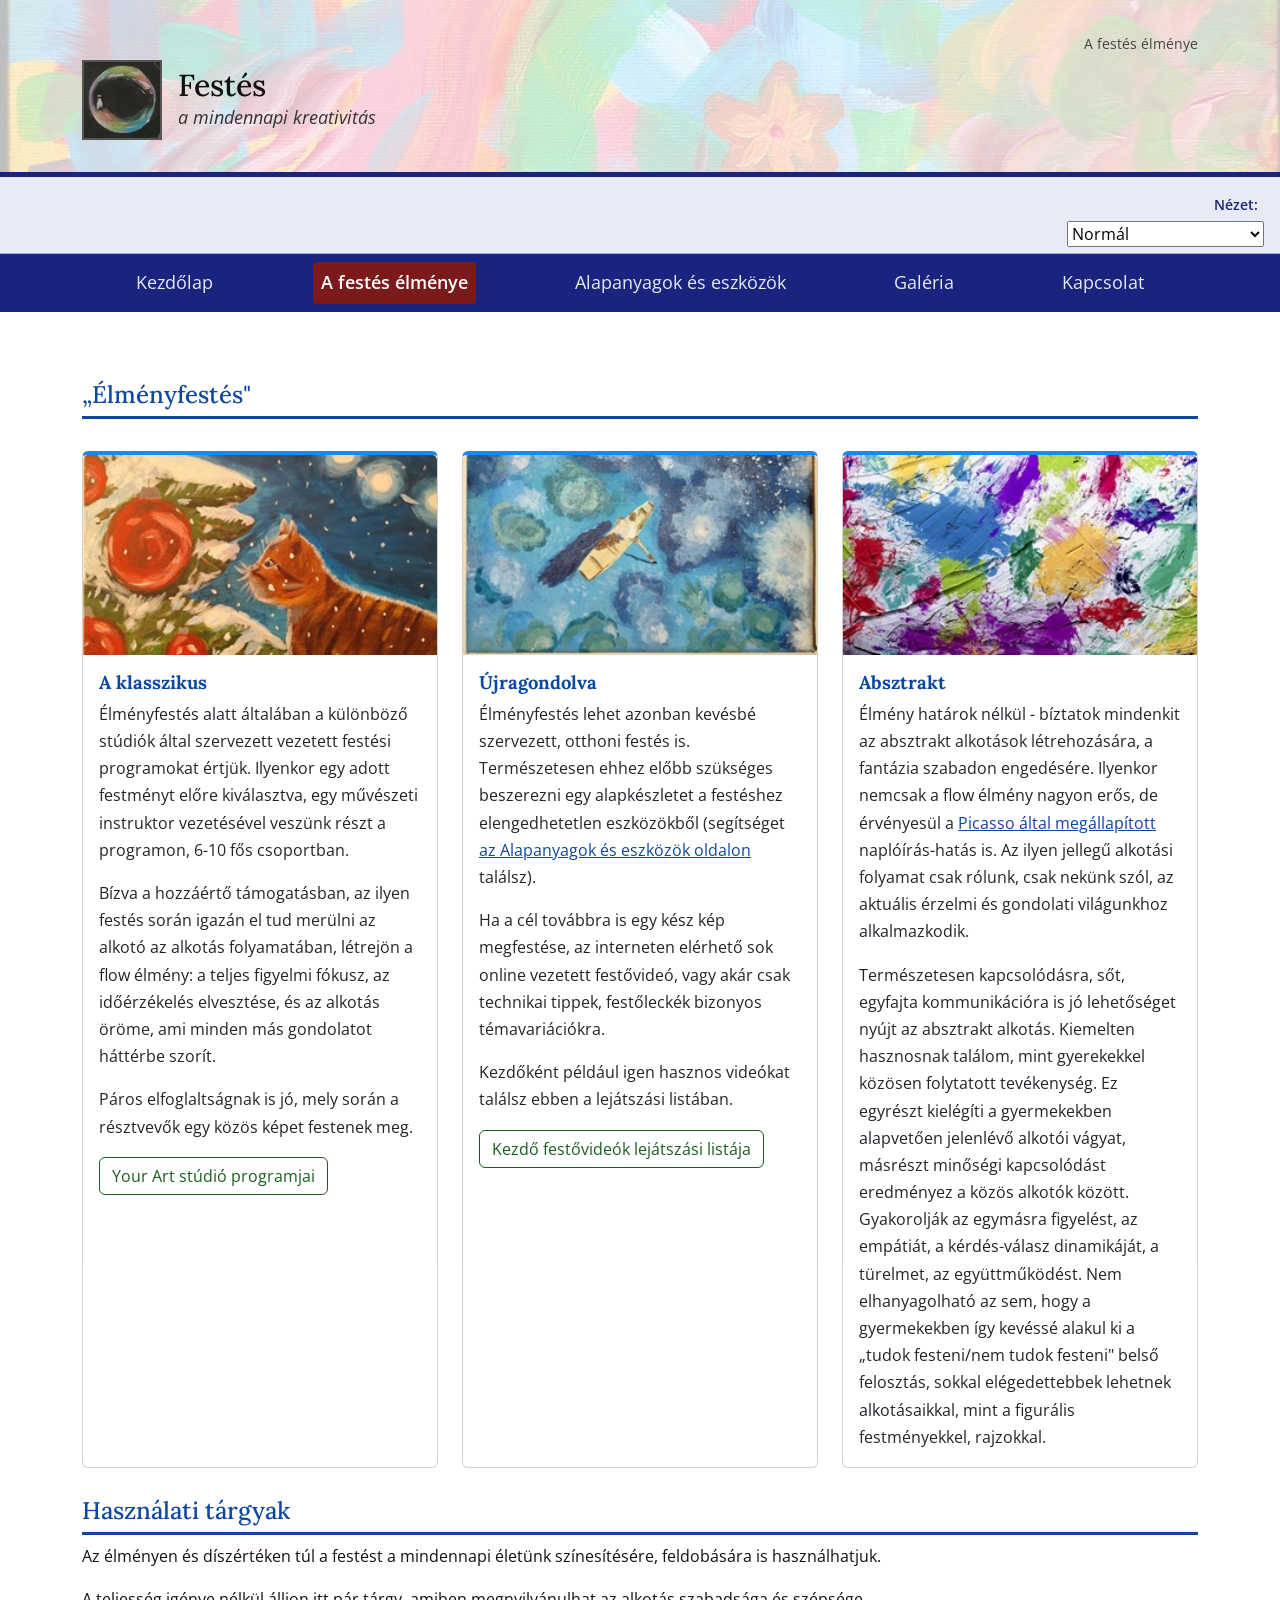
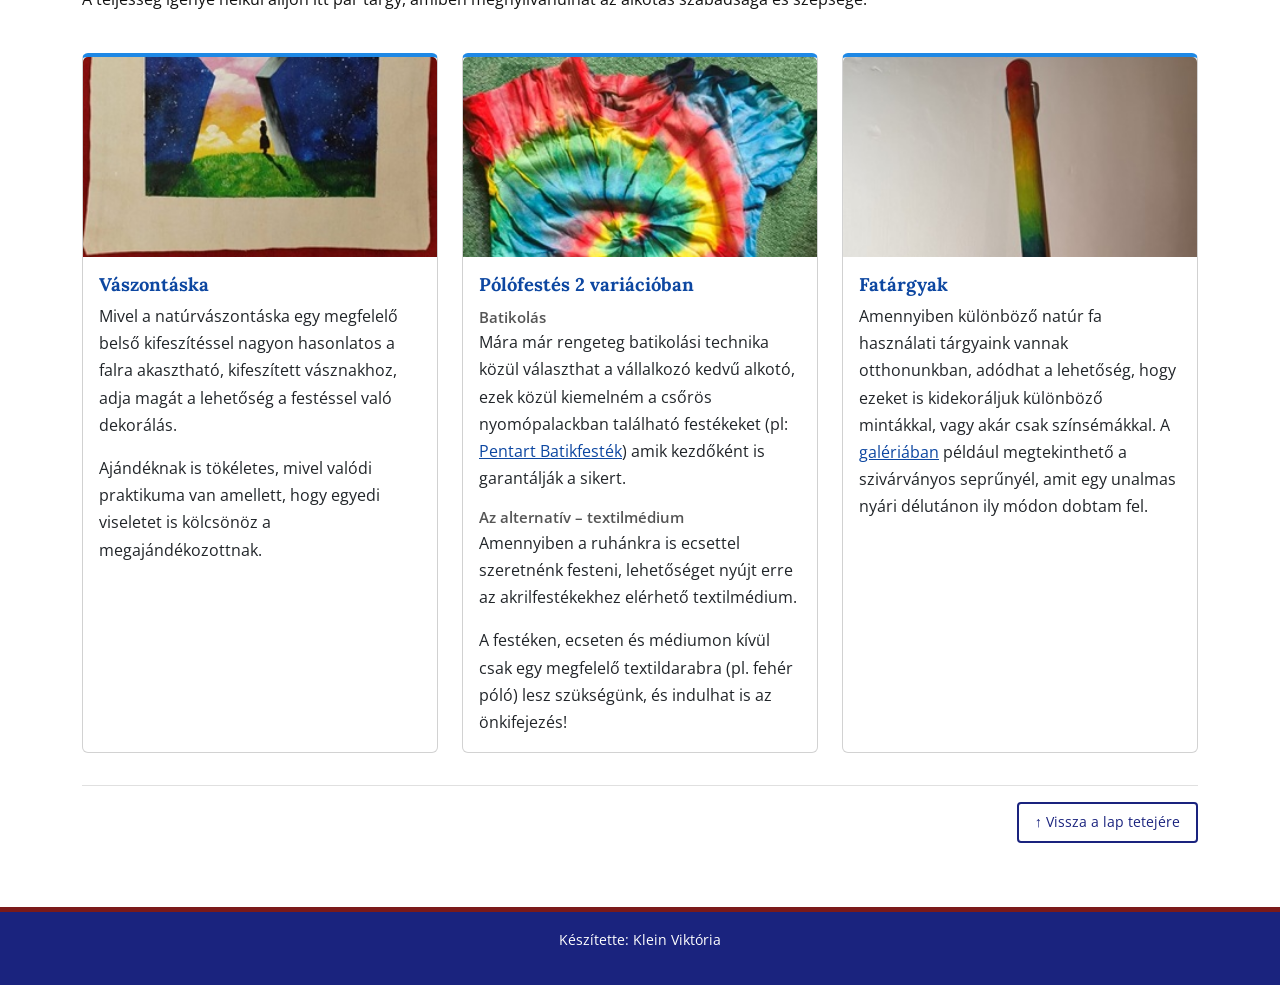
==== folyamat.html @ 18baf277 "Add files via upload" ====
<!DOCTYPE html>
<html lang="hu">
<head>
    <meta charset="utf-8">
    <meta name="viewport" content="width=device-width, initial-scale=1">
    <title>A festés élménye – Festés, a mindennapi kreativitás</title>
    <link rel="stylesheet" href="https://cdn.jsdelivr.net/npm/bootstrap@5.3.3/dist/css/bootstrap.min.css">
    <link rel="stylesheet" href="css/alap.css">
</head>
<body id="lap-teteje">

<a class="skip-link" href="#tartalom">Ugrás a tartalomra</a>

<header>
    <div class="container-lg">
        <p class="oldalnev">A festés élménye</p>
        <div class="d-flex align-items-center">
            <a href="index.html">
                <img src="kepek/logo.jpg"
                     alt="Szappanbuborék belsejéből készült fotó: a buborék felszínén tükröződve egy ablak és sötét szoba látható, szivárvány színű fénnyel"
                     class="logo">
            </a>
            <div>
                <h1>Festés</h1>
                <p class="fejlec-alcim">a mindennapi kreativitás</p>
            </div>
        </div>
    </div>
</header>

<div id="styleswitch">
    <label for="styleSwitcher">Nézet:</label>
    <select id="styleSwitcher">
        <option value="normal">Normál</option>
        <option value="kontrasztos">Kontrasztos, nagy betű</option>
    </select>
</div>

<nav class="navbar navbar-expand-md" aria-label="Főmenü">
    <div class="container-lg">
        <button class="navbar-toggler" type="button"
                data-bs-toggle="collapse"
                data-bs-target="#fonavigacio"
                aria-controls="fonavigacio"
                aria-expanded="false"
                aria-label="Navigáció megnyitása">
            <span class="navbar-toggler-icon"></span>
        </button>
        <div class="collapse navbar-collapse" id="fonavigacio">
            <ul class="navbar-nav w-100 justify-content-around">
                <li class="nav-item">
                    <a class="nav-link" href="index.html">Kezdőlap</a>
                </li>
                <li class="nav-item">
                    <a class="nav-link active" aria-current="page" href="folyamat.html">A festés élménye</a>
                </li>
                <li class="nav-item">
                    <a class="nav-link" href="technika.html">Alapanyagok és eszközök</a>
                </li>
                <li class="nav-item">
                    <a class="nav-link" href="galeria.html">Galéria</a>
                </li>
                <li class="nav-item">
                    <a class="nav-link" href="kapcsolat.html">Kapcsolat</a>
                </li>
            </ul>
        </div>
    </div>
</nav>

<main id="tartalom" class="container-lg">

    <section>
        <h2>„Élményfestés"</h2>

        <div class="row row-cols-1 row-cols-md-3 g-4 mt-1">

            <div class="col">
                <article class="card h-100">
                    <a href="kepek/elmeny-nagy.jpg" title="Nagyobb méret megtekintése: Karácsonyi cica festmény">
                        <img src="kepek/elmeny-thumb.jpg" class="card-img-top"
                             alt="Akrilfestmény karácsonyi jelenettel: bal oldalon havas fenyőfa piros gömb díszekkel, jobb oldalon narancscsíkos macska nyújtja mancsát a fa felé, a háttér sötétkék csillagos égbolt.">
                    </a>
                    <div class="card-body">
                        <h3 class="card-title">A klasszikus</h3>
                        <p class="card-text">Élményfestés alatt általában a különböző stúdiók által szervezett vezetett festési programokat értjük. Ilyenkor egy adott festményt előre kiválasztva, egy művészeti instruktor vezetésével veszünk részt a programon, 6-10 fős csoportban.</p>
                        <p class="card-text">Bízva a hozzáértő támogatásban, az ilyen festés során igazán el tud merülni az alkotó az alkotás folyamatában, létrejön a flow élmény: a teljes figyelmi fókusz, az időérzékelés elvesztése, és az alkotás öröme, ami minden más gondolatot háttérbe szorít.</p>
                        <p class="card-text">Páros elfoglaltságnak is jó, mely során a résztvevők egy közös képet festenek meg.</p>
                        <a href="https://yourart.hu/elmenyfestes/" target="_blank" rel="noopener" class="btn btn-primary">Your Art stúdió programjai</a>
                    </div>
                </article>
            </div>

            <div class="col">
                <article class="card h-100">
                    <a href="kepek/tengeren-nagy.jpg" title="Nagyobb méret megtekintése: Tengeren – otthoni festés">
                        <img src="kepek/tengeren-thumb.jpg" class="card-img-top kep-alja"
                             alt="Felülnézeti festmény: kék tónusú tenger fehér, zöld és türkiz vízfoltokkal; a bal-közép részen kis csónak lebeg egy alakkal, mellette sötétkék festékfolt húzódik.">
                    </a>
                    <div class="card-body">
                        <h3 class="card-title">Újragondolva</h3>
                        <p class="card-text">Élményfestés lehet azonban kevésbé szervezett, otthoni festés is. Természetesen ehhez előbb szükséges beszerezni egy alapkészletet a festéshez elengedhetetlen eszközökből (segítséget <a href="technika.html">az Alapanyagok és eszközök oldalon</a> találsz).</p>
                        <p class="card-text">Ha a cél továbbra is egy kész kép megfestése, az interneten elérhető sok online vezetett festővideó, vagy akár csak technikai tippek, festőleckék bizonyos témavariációkra.</p>
                        <p class="card-text">Kezdőként például igen hasznos videókat találsz ebben a lejátszási listában.</p>
                        <a href="https://www.youtube.com/playlist?list=PLVn8n0Cmn9FYO1HR1WVeCfFpYWX04I3Pu" target="_blank" rel="noopener" class="btn btn-primary">Kezdő festővideók lejátszási listája</a>
                    </div>
                </article>
            </div>

            <div class="col">
                <article class="card h-100">
                    <a href="kepek/absztrakt-nagy.jpg" title="Nagyobb méret megtekintése: Absztrakt akrilfestmény">
                        <img src="kepek/absztrakt-thumb.jpg" class="card-img-top"
                             alt="Teljes felületet lefedő élénk absztrakt festmény: kék, zöld, sárga, piros, fehér és lila szabad ecsetvonások rétegződnek egymásra.">
                    </a>
                    <div class="card-body">
                        <h3 class="card-title">Absztrakt</h3>
                        <p class="card-text">Élmény határok nélkül - bíztatok mindenkit az absztrakt alkotások létrehozására, a fantázia szabadon engedésére. Ilyenkor nemcsak a flow élmény nagyon erős, de érvényesül a <a href="index.html">Picasso által megállapított</a> naplóírás-hatás is. Az ilyen jellegű alkotási folyamat csak rólunk, csak nekünk szól, az aktuális érzelmi és gondolati világunkhoz alkalmazkodik.</p>
                        <p class="card-text">Természetesen kapcsolódásra, sőt, egyfajta kommunikációra is jó lehetőséget nyújt az absztrakt alkotás. Kiemelten hasznosnak találom, mint gyerekekkel közösen folytatott tevékenység. Ez egyrészt kielégíti a gyermekekben alapvetően jelenlévő alkotói vágyat, másrészt minőségi kapcsolódást eredményez a közös alkotók között. Gyakorolják az egymásra figyelést, az empátiát, a kérdés-válasz dinamikáját, a türelmet, az együttműködést. Nem elhanyagolható az sem, hogy a gyermekekben így kevéssé alakul ki a „tudok festeni/nem tudok festeni" belső felosztás, sokkal elégedettebbek lehetnek alkotásaikkal, mint a figurális festményekkel, rajzokkal.</p>
                    </div>
                </article>
            </div>

        </div>
    </section>

    <section class="mt-4">
        <h2>Használati tárgyak</h2>
        <p>Az élményen és díszértéken túl a festést a mindennapi életünk színesítésére, feldobására is használhatjuk.</p>
        <p>A teljesség igénye nélkül álljon itt pár tárgy, amiben megnyilvánulhat az alkotás szabadsága és szépsége.</p>

        <div class="row row-cols-1 row-cols-md-3 g-4 mt-1">

            <div class="col">
                <article class="card h-100">
                    <a href="kepek/taska-nagy.jpg" title="Nagyobb méret megtekintése: Két világ között – vászontáska">
                        <img src="kepek/taska-thumb.jpg" class="card-img-top kep-alja"
                             alt="Natúrszínű vászontáska festett képpel: sötétkék csillagos égbolton kulcslyuk alakú nyílás, amelyen át naplementes rét látszik egy nő sziluettjével.">
                    </a>
                    <div class="card-body">
                        <h3 class="card-title">Vászontáska</h3>
                        <p class="card-text">Mivel a natúrvászontáska egy megfelelő belső kifeszítéssel nagyon hasonlatos a falra akasztható, kifeszített vásznakhoz, adja magát a lehetőség a festéssel való dekorálás.</p>
                        <p class="card-text">Ajándéknak is tökéletes, mivel valódi praktikuma van amellett, hogy egyedi viseletet is kölcsönöz a megajándékozottnak.</p>
                    </div>
                </article>
            </div>

            <div class="col">
                <article class="card h-100">
                    <a href="kepek/polo-nagy.jpg" title="Nagyobb méret megtekintése: Színes batikolós póló">
                        <img src="kepek/polo-thumb.jpg" class="card-img-top kep-teteje"
                             alt="Fehér rövid ujjú póló spirálmintás batikolással: a minta közepén sárga mag körül zöld, türkiz, kék, piros és narancssárga gyűrűk váltakoznak sötétkék körvonalakkal.">
                    </a>
                    <div class="card-body">
                        <h3 class="card-title">Pólófestés 2 variációban</h3>
                        <h4>Batikolás</h4>
                        <p class="card-text">Mára már rengeteg batikolási technika közül választhat a vállalkozó kedvű alkotó, ezek közül kiemelném a csőrös nyomópalackban található festékeket (pl: <a href="https://www.artmie.hu/Pentart-Textile-Batik-festek-80ml-Kulonbozo-arnyalatok-d5040961.htm" target="_blank" rel="noopener">Pentart Batikfesték</a>) amik kezdőként is garantálják a sikert.</p>
                        <h4>Az alternatív – textilmédium</h4>
                        <p class="card-text">Amennyiben a ruhánkra is ecsettel szeretnénk festeni, lehetőséget nyújt erre az akrilfestékekhez elérhető textilmédium.</p>
                        <p class="card-text">A festéken, ecseten és médiumon kívül csak egy megfelelő textildarabra (pl. fehér póló) lesz szükségünk, és indulhat is az önkifejezés!</p>
                    </div>
                </article>
            </div>

            <div class="col">
                <article class="card h-100">
                    <a href="kepek/seprü-nagy.jpg" title="Nagyobb méret megtekintése: Szivárványos faseprűnyél">
                        <img src="kepek/seprü-thumb.jpg" class="card-img-top kep-teteje"
                             alt="Fa seprűnyél szivárványszínekre festve: alulról felfelé piros, narancs, sárga, zöld, kék, lila következik, az ecset húzásainak nyomával.">
                    </a>
                    <div class="card-body">
                        <h3 class="card-title">Fatárgyak</h3>
                        <p class="card-text">Amennyiben különböző natúr fa használati tárgyaink vannak otthonunkban, adódhat a lehetőség, hogy ezeket is kidekoráljuk különböző mintákkal, vagy akár csak színsémákkal. A <a href="galeria.html">galériában</a> például megtekinthető a szivárványos seprűnyél, amit egy unalmas nyári délutánon ily módon dobtam fel.</p>
                    </div>
                </article>
            </div>

        </div>
    </section>

    <div class="vissza-teteje-doboz">
        <a href="#lap-teteje" class="vissza-tetejere">↑ Vissza a lap tetejére</a>
    </div>

</main>

<footer>
    <div class="container-lg">
        <address>
            <p>Készítette: Klein Viktória</p>
        </address>
    </div>
</footer>

<script src="https://cdn.jsdelivr.net/npm/bootstrap@5.3.3/dist/js/bootstrap.bundle.min.js"></script>
<script>
    var styleSwitcher = document.getElementById('styleSwitcher');
    styleSwitcher.addEventListener('change', function () {
        document.body.className = this.value === 'kontrasztos' ? 'kontrasztos' : '';
    });
</script>

</body>
</html>
---- css/alap.css ----
@import url("nyomtatas.css") print;
@import url('https://fonts.googleapis.com/css2?family=Lora:ital,wght@0,400;0,700;1,400&family=Open+Sans:wght@400;600&display=swap');

/* =============================================
   Alap beállítások
   ============================================= */
body {
    font-family: 'Open Sans', Arial, sans-serif;
    font-size: 1rem;
    line-height: 1.7;
    color: #111;
    background-color: #fff;
}

/* =============================================
   Tipográfia
   ============================================= */
h1, h2, h3, h4 {
    font-family: 'Lora', Georgia, serif;
}

h1 {
    font-size: 2rem;
    color: #111;
}

h2 {
    font-size: 1.5rem;
    color: #0d47a1;
    border-bottom: 3px solid #0d47a1;
    padding-bottom: 0.25em;
    margin-top: 1.2em;
}

h3 {
    font-size: 1.15rem;
    color: #7b1a1a;
}

/* =============================================
   Linkek
   ============================================= */
a {
    color: #0d47a1;
    text-decoration: underline;
}

a:visited {
    color: #4a148c;
    text-decoration: underline;
}

a:hover,
a:focus {
    color: #7b1a1a;
    text-decoration: underline;
}

/* =============================================
   Fejléc – háttérkép + overlay
   ============================================= */
header {
    background-image: linear-gradient(rgba(255,255,255,0.72), rgba(255,255,255,0.72)),
                      url('../kepek/tavaszi-nagy.jpg');
    background-size: cover;
    background-position: center;
    border-bottom: 5px solid #1a237e;
    padding: 2rem 0;
}

header h1 {
    color: #111;
    font-size: 1.9rem;
    margin: 0;
}

.fejlec-alcim {
    color: #333;
    font-size: 1.1rem;
    margin: 0;
    font-style: italic;
}

header img.logo {
    width: 80px;
    height: 80px;
    object-fit: cover;
    border: 2px solid #555;
    margin-right: 1rem;
    flex-shrink: 0;
}

.oldalnev {
    font-size: 0.85rem;
    color: #444;
    text-align: right;
    margin-bottom: 0.3rem;
}

/* =============================================
   Navigáció – széthúzott, nagyobb betű
   ============================================= */
.navbar {
    background-color: #1a237e !important;
}

.navbar-brand {
    color: #fff !important;
    font-family: 'Lora', serif;
    font-size: 1rem;
    text-decoration: none;
}

.navbar-nav {
    width: 100%;
    justify-content: space-around;
}

.navbar-nav .nav-link {
    color: #e8eaf6 !important;
    text-decoration: none;
    padding: 0.4rem 0.9rem;
    font-size: 1.1rem;
}

.navbar-nav .nav-link:hover,
.navbar-nav .nav-link:focus {
    color: #fff !important;
    background-color: #283593;
    border-radius: 4px;
}

.navbar-nav .nav-link.active {
    color: #fff !important;
    background-color: #7b1a1a;
    border-radius: 4px;
    font-weight: 600;
}

.navbar-toggler {
    border-color: #9fa8da !important;
}

.navbar-toggler-icon {
    background-image: url("data:image/svg+xml,%3csvg xmlns='http://www.w3.org/2000/svg' viewBox='0 0 30 30'%3e%3cpath stroke='rgba(255,255,255,0.9)' stroke-linecap='round' stroke-miterlimit='10' stroke-width='2' d='M4 7h22M4 15h22M4 23h22'/%3e%3c/svg%3e") !important;
}

/* =============================================
   Ugrás a tartalomra (akadálymentesség)
   ============================================= */
.skip-link {
    position: absolute;
    top: -9999px;
    left: 0;
    background: #1a237e;
    color: white;
    padding: 0.5em 1em;
    z-index: 9999;
    text-decoration: none;
}

.skip-link:focus {
    top: 0;
}

/* =============================================
   Fő tartalom
   ============================================= */
main {
    background-color: #fff;
    padding: 1.5rem;
    margin-top: 0.5rem;
    margin-bottom: 1rem;
}

/* =============================================
   Idézet (blockquote)
   ============================================= */
blockquote {
    border-left: 5px solid #1e88e5;
    background-color: #e3f2fd;
    padding: 0.8rem 1.2rem;
    margin: 1rem 0;
}

blockquote p {
    font-style: normal;
    color: #0d47a1;
    margin: 0;
}

blockquote footer {
    background-color: transparent;
    color: #555;
    font-size: 0.9rem;
    padding: 0;
    margin-top: 0.3rem;
    text-align: left;
    border: none;
}

/* =============================================
   Carousel
   ============================================= */
.carousel-item img {
    object-fit: cover;
    object-position: center;
    height: 560px;
    width: 100%;
}

@media screen and (max-width: 767px) {
    .carousel-item img {
        height: 280px;
    }
}

/* Képenkénti pozíciók */
.kep-teteje {
    object-position: center top;
}

.kep-alja {
    object-position: center bottom;
}

/* =============================================
   Videó
   ============================================= */
video {
    max-width: 100%;
    width: 100%;
    height: auto;
    display: block;
}

/* =============================================
   Figyelem doboz
   ============================================= */
.figyelem {
    background-color: #fff9c4;
    border-left: 5px solid #f9a825;
    padding: 0.8rem 1rem;
    margin: 1rem 0;
}

/* =============================================
   Képek és figure
   ============================================= */
figure {
    margin: 1rem 0;
}

figcaption {
    font-size: 0.85rem;
    color: #555;
    font-style: italic;
    text-align: center;
    margin-top: 0.3rem;
}

img {
    max-width: 100%;
    height: auto;
}

/* =============================================
   Aside (kiegészítő doboz)
   ============================================= */
aside.info-box {
    background-color: #e8f5e9;
    border-left: 5px solid #43a047;
    padding: 1rem 1.2rem;
    margin: 1rem 0;
    border-radius: 4px;
}

aside.info-box h2,
aside.info-box h3 {
    color: #2e7d32;
    border-color: #43a047;
}

/* =============================================
   Bootstrap kártyák – folyamat.html
   ============================================= */
.card {
    border-top: 4px solid #1e88e5;
    height: 100%;
}

.card-img-top {
    height: 200px;
    object-fit: cover;
}

.card-title {
    color: #0d47a1;
    font-family: 'Lora', serif;
    font-weight: 700;
}

/* Gombok – zöld körvonal, Bootstrap 5 CSS változókkal */
.btn-primary {
    --bs-btn-color: #1b5e20;
    --bs-btn-bg: #fff;
    --bs-btn-border-color: #1b5e20;
    --bs-btn-hover-color: #fff;
    --bs-btn-hover-bg: #1b5e20;
    --bs-btn-hover-border-color: #1b5e20;
    --bs-btn-active-color: #fff;
    --bs-btn-active-bg: #145214;
    --bs-btn-active-border-color: #145214;
}

/* =============================================
   Vissza a lap tetejére gomb
   ============================================= */
.vissza-teteje-doboz {
    text-align: right;
    margin-top: 2rem;
    padding-top: 1rem;
    border-top: 1px solid #e0e0e0;
}

.vissza-tetejere {
    display: inline-block;
    padding: 0.4rem 1rem;
    background-color: #fff;
    border: 2px solid #1a237e;
    border-radius: 4px;
    color: #1a237e;
    text-decoration: none;
    font-size: 0.9rem;
}

.vissza-tetejere:hover,
.vissza-tetejere:focus {
    background-color: #e8eaf6;
    color: #1a237e;
    text-decoration: none;
}

.vissza-tetejere:visited {
    color: #1a237e;
}

/* =============================================
   Galéria – CSS Grid
   ============================================= */
.galeria-grid {
    display: grid;
    grid-template-columns: repeat(3, 1fr);
    gap: 1.5rem;
    margin-top: 1rem;
}

@media screen and (max-width: 767px) {
    .galeria-grid {
        grid-template-columns: 1fr;
    }
}

@media screen and (min-width: 768px) and (max-width: 991px) {
    .galeria-grid {
        grid-template-columns: repeat(2, 1fr);
    }
}

.galeria-grid figure {
    margin: 0;
    border: 1px solid #e0e0e0;
    border-radius: 4px;
    overflow: hidden;
    background-color: #fafafa;
}

.galeria-grid figure img {
    width: 100%;
    height: 200px;
    object-fit: cover;
    display: block;
}

.galeria-grid figcaption {
    padding: 0.5rem;
    font-size: 0.82rem;
}

/* =============================================
   Technika oldal – Festék/Ecset elválasztó
   ============================================= */
.elvalaszto-sor {
    border-right: 2px solid #1e88e5;
}

@media screen and (max-width: 767px) {
    .elvalaszto-sor {
        border-right: none;
        border-bottom: 2px solid #1e88e5;
        margin-bottom: 1rem;
        padding-bottom: 1rem;
    }
}

/* =============================================
   Táblázat – Bootstrap 5 CSS változókkal
   ============================================= */
table.table thead tr {
    --bs-table-bg: #1a237e;
    --bs-table-color: #fff;
    --bs-table-border-color: #283593;
    background-color: #1a237e;
    color: #fff;
}

table.table thead th {
    color: #fff;
    background-color: #1a237e;
}

table.table tbody tr:nth-child(odd) td,
table.table tbody tr:nth-child(odd) th {
    background-color: #e8eaf6;
}

table.table tbody tr:nth-child(even) td,
table.table tbody tr:nth-child(even) th {
    background-color: #fff;
}

/* =============================================
   Stílusváltó
   ============================================= */
#styleswitch {
    text-align: right;
    padding: 0.3rem 1rem;
    background-color: #e8eaf6;
    border-bottom: 1px solid #9fa8da;
}

#styleswitch label {
    color: #1a237e;
    font-size: 0.9rem;
    margin-right: 0.4rem;
}

/* =============================================
   KONTRASZTOS NÉZET – fehér alapon fekete
   ============================================= */
body.kontrasztos {
    background-color: #fff;
    color: #000;
    font-size: 1.2rem;
}

body.kontrasztos main,
body.kontrasztos header,
body.kontrasztos #styleswitch,
body.kontrasztos fieldset,
body.kontrasztos .card,
body.kontrasztos .card-body,
body.kontrasztos blockquote,
body.kontrasztos .figyelem,
body.kontrasztos aside.info-box,
body.kontrasztos details,
body.kontrasztos .galeria-grid figure,
body.kontrasztos p,
body.kontrasztos li,
body.kontrasztos label,
body.kontrasztos legend,
body.kontrasztos input,
body.kontrasztos textarea,
body.kontrasztos select {
    background-color: #fff !important;
    background-image: none !important;
    color: #000 !important;
    border-color: #000 !important;
}

body.kontrasztos h1,
body.kontrasztos h2,
body.kontrasztos h3,
body.kontrasztos h4 {
    color: #000 !important;
    border-color: #000 !important;
    text-transform: uppercase;
    font-size: 1.4rem !important;
}

body.kontrasztos a,
body.kontrasztos a:visited {
    color: #000 !important;
    text-decoration: underline !important;
}

/* Navbar kontrasztos */
body.kontrasztos .navbar {
    background-color: #fff !important;
    border-bottom: 2px solid #000;
}

body.kontrasztos .navbar-brand {
    color: #000 !important;
    font-size: 1.2rem !important;
}

body.kontrasztos .navbar-nav .nav-link,
body.kontrasztos .navbar-nav .nav-link.active {
    color: #000 !important;
    background-color: #fff !important;
    font-size: 1.2rem !important;
}

body.kontrasztos .navbar-toggler {
    border-color: #000 !important;
}

body.kontrasztos .navbar-toggler-icon {
    background-image: url("data:image/svg+xml,%3csvg xmlns='http://www.w3.org/2000/svg' viewBox='0 0 30 30'%3e%3cpath stroke='rgba(0,0,0,1)' stroke-linecap='round' stroke-miterlimit='10' stroke-width='2' d='M4 7h22M4 15h22M4 23h22'/%3e%3c/svg%3e") !important;
}

/* Elválasztóvonal kontrasztos */
body.kontrasztos .elvalaszto-sor {
    border-right-color: #000 !important;
    border-bottom-color: #000 !important;
}

/* Gombok kontrasztos */
body.kontrasztos .btn-primary {
    --bs-btn-bg: #fff;
    --bs-btn-color: #000;
    --bs-btn-border-color: #000;
    --bs-btn-hover-bg: #eee;
    --bs-btn-hover-color: #000;
    --bs-btn-hover-border-color: #000;
    background-color: #fff !important;
    color: #000 !important;
    border: 2px solid #000 !important;
}

/* Táblázat kontrasztos */
body.kontrasztos table.table thead tr {
    --bs-table-bg: #fff;
    --bs-table-color: #000;
    background-color: #fff !important;
    color: #000 !important;
    border-bottom: 2px solid #000;
}

body.kontrasztos table.table thead th {
    background-color: #fff !important;
    color: #000 !important;
}

body.kontrasztos table.table tbody tr:nth-child(odd) td,
body.kontrasztos table.table tbody tr:nth-child(odd) th,
body.kontrasztos table.table tbody tr:nth-child(even) td,
body.kontrasztos table.table tbody tr:nth-child(even) th {
    background-color: #fff !important;
    color: #000 !important;
}

/* Vissza gomb kontrasztos */
body.kontrasztos .vissza-tetejere,
body.kontrasztos .vissza-tetejere:visited {
    background-color: #fff !important;
    color: #000 !important;
    border-color: #000 !important;
}

body.kontrasztos input[type="submit"],
body.kontrasztos input[type="reset"] {
    background-color: #fff !important;
    color: #000 !important;
    border: 2px solid #000 !important;
}

/* =============================================
   Lábléc
   ============================================= */
footer {
    background-color: #1a237e;
    color: #fff;
    padding: 1rem 0;
    margin-top: 2rem;
    text-align: center;
    font-size: 0.9rem;
    border-top: 5px solid #7b1a1a;
}

footer a {
    color: #90caf9;
    text-decoration: underline;
}

footer a:visited {
    color: #ce93d8;
}

footer address {
    margin: 0;
    font-style: normal;
}

body.kontrasztos footer {
    background-color: #fff !important;
    color: #000 !important;
    border-top: 2px solid #000 !important;
}

body.kontrasztos footer a,
body.kontrasztos footer a:visited {
    color: #000 !important;
}

/* =============================================
   Űrlap – kapcsolat.html
   ============================================= */
fieldset {
    border: 2px solid #1a237e;
    padding: 1.2rem;
    margin-bottom: 1.2rem;
    border-radius: 4px;
}

legend {
    color: #1a237e;
    font-family: 'Lora', serif;
    font-size: 1.1em;
    font-weight: bold;
    padding: 0 0.5rem;
}

label {
    display: block;
    margin-top: 0.7rem;
    margin-bottom: 0.2rem;
    font-weight: 600;
    font-size: 0.95rem;
}

input[type="text"],
input[type="email"],
textarea {
    padding: 0.4rem 0.6rem;
    border: 1px solid #9fa8da;
    border-radius: 3px;
    font-size: 1rem;
    font-family: 'Open Sans', Arial, sans-serif;
    background-color: #fff;
    color: #111;
}

textarea {
    resize: vertical;
    width: 100%;
}

.radio-group label,
.checkbox-group label {
    display: inline;
    font-weight: normal;
    margin-left: 0.3rem;
}

.radio-group div,
.checkbox-group div {
    margin-bottom: 0.4rem;
}

input[type="submit"] {
    padding: 0.5rem 1.5rem;
    border: none;
    border-radius: 4px;
    cursor: pointer;
    font-size: 1rem;
    background-color: #1a237e;
    color: #fff;
}

input[type="submit"]:hover {
    background-color: #283593;
}

input[type="reset"] {
    padding: 0.5rem 1.5rem;
    border: 2px solid #1a237e;
    border-radius: 4px;
    cursor: pointer;
    font-size: 1rem;
    background-color: #fff;
    color: #1a237e;
}

input[type="reset"]:hover {
    background-color: #e8eaf6;
}

/* =============================================
   Reszponzív
   ============================================= */
@media screen and (min-width: 768px) {
    main {
        padding: 2rem;
    }
}

@media screen and (min-width: 992px) {
    h1 {
        font-size: 2.2rem;
    }
}

/* =============================================
   Nyomtatáskor elrejtett
   ============================================= */
.nyomtatas {
    display: none;
}

/* =============================================
   Látogatott linkek – main-en belül, magasabb specificitás
   ============================================= */
main a:visited {
    color: #4a148c;
    text-decoration: underline;
}

main a:visited:hover {
    color: #7b1a1a;
}

/* =============================================
   Mobilnézet – űrlap javítások
   ============================================= */
input[type="text"],
input[type="email"] {
    width: 100%;
    max-width: 100%;
    box-sizing: border-box;
}

@media screen and (max-width: 767px) {
    .d-flex.justify-content-between {
        flex-direction: column;
        gap: 0.5rem;
    }

    .d-flex.justify-content-between input[type="submit"],
    .d-flex.justify-content-between input[type="reset"] {
        width: 100%;
    }
}

/* =============================================
   Pólófestés alcímek (h4) – kisebb méret a kártyákban
   ============================================= */
.card-body h4 {
    font-size: 0.95rem;
    color: #555;
    font-weight: 600;
    font-family: 'Open Sans', Arial, sans-serif;
    margin-top: 0.8rem;
    margin-bottom: 0.2rem;
}
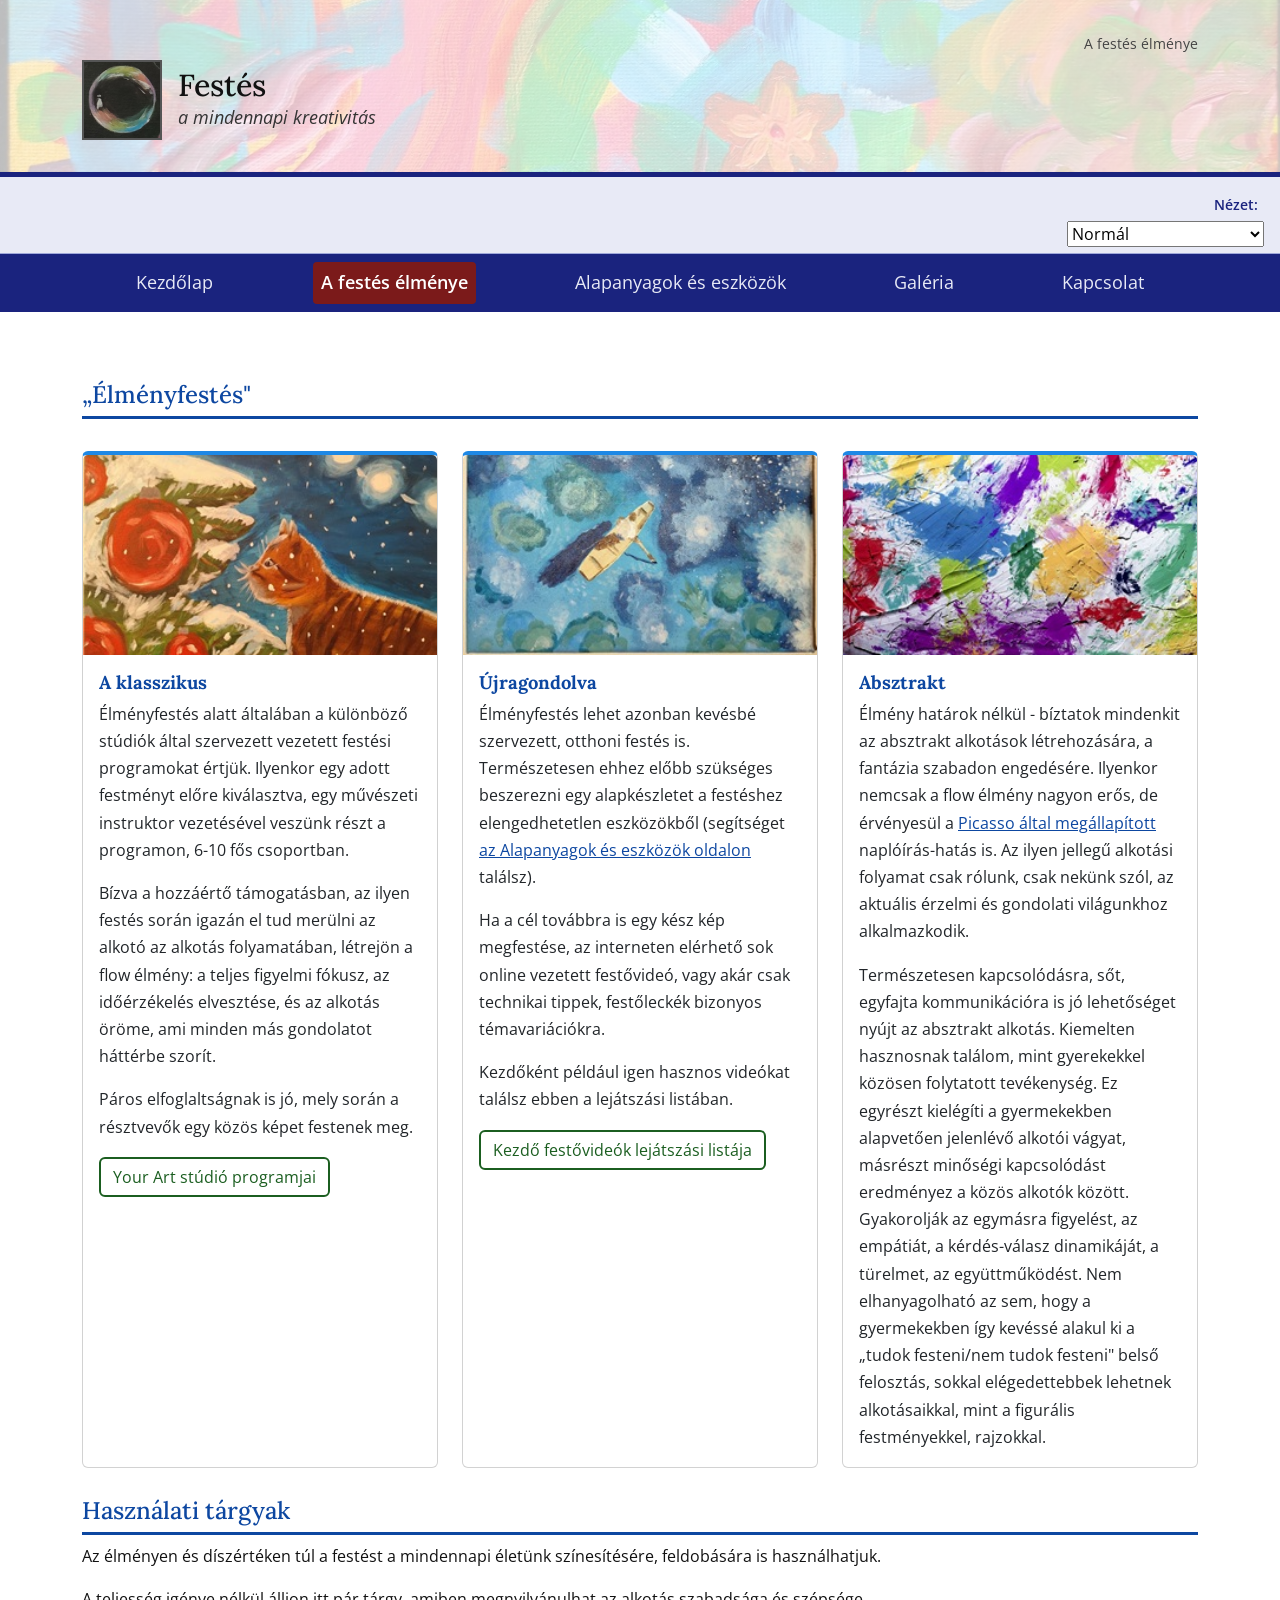
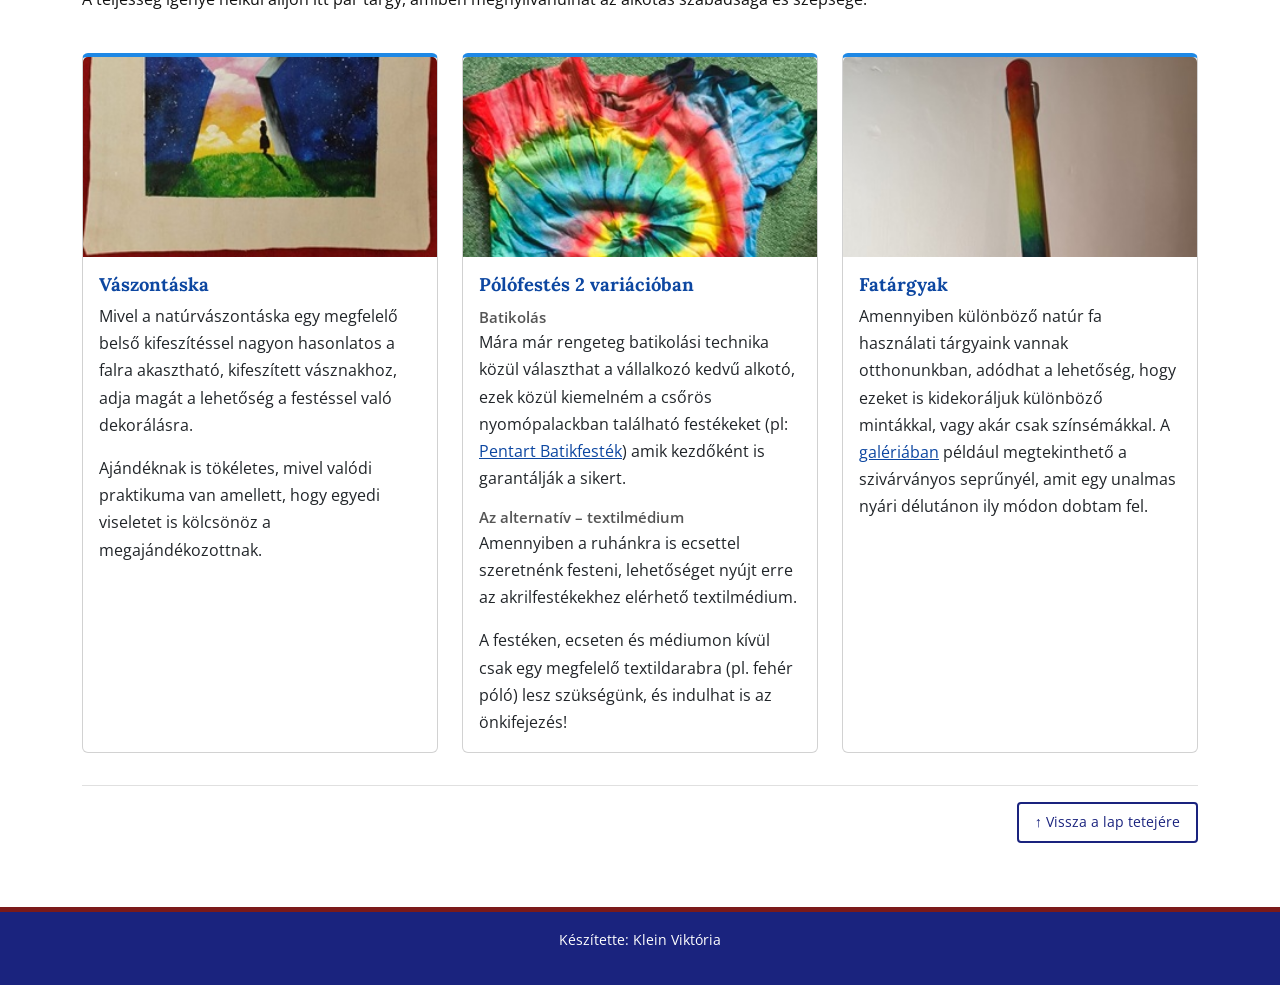
==== commit b5dc950e: "Update folyamat.html" ====
--- a/folyamat.html
+++ b/folyamat.html
@@ -17,7 +17,7 @@
         <div class="d-flex align-items-center">
             <a href="index.html">
                 <img src="kepek/logo.jpg"
-                     alt="Szappanbuborék belsejéből készült fotó: a buborék felszínén tükröződve egy ablak és sötét szoba látható, szivárvány színű fénnyel"
+                     alt="Szappanbuborék festmény: Fekete alapon körminta szivárvány színű fénnyel és fehér megcsillanásokkal."
                      class="logo">
             </a>
             <div>
@@ -79,7 +79,7 @@
                 <article class="card h-100">
                     <a href="kepek/elmeny-nagy.jpg" title="Nagyobb méret megtekintése: Karácsonyi cica festmény">
                         <img src="kepek/elmeny-thumb.jpg" class="card-img-top"
-                             alt="Akrilfestmény karácsonyi jelenettel: bal oldalon havas fenyőfa piros gömb díszekkel, jobb oldalon narancscsíkos macska nyújtja mancsát a fa felé, a háttér sötétkék csillagos égbolt.">
+                             alt="Akrilfestmény karácsonyi jelenettel: bal oldalon havas fenyőfa piros gömb díszekkel, jobb oldalon narancscsíkos macska nyújtja mancsát a fa felé, a háttér sötétkék égbolt hópelyhekkel és egy égősorral a jobb felső sarokban.">
                     </a>
                     <div class="card-body">
                         <h3 class="card-title">A klasszikus</h3>
@@ -95,7 +95,7 @@
                 <article class="card h-100">
                     <a href="kepek/tengeren-nagy.jpg" title="Nagyobb méret megtekintése: Tengeren – otthoni festés">
                         <img src="kepek/tengeren-thumb.jpg" class="card-img-top kep-alja"
-                             alt="Felülnézeti festmény: kék tónusú tenger fehér, zöld és türkiz vízfoltokkal; a bal-közép részen kis csónak lebeg egy alakkal, mellette sötétkék festékfolt húzódik.">
+                             alt="Felülnézeti festmény: kék tónusú tenger, ami a bal alsó saroktól a jobb felső sarokig egyre sötétedik, ahogy a víz mélyül. A vízen türkizzöld és fehér korallok és foltok látszanak át; a bal-közép részen kis csónak lebeg egy evezős alakkal, mellette a csónak árnyéka húzódik.">
                     </a>
                     <div class="card-body">
                         <h3 class="card-title">Újragondolva</h3>
@@ -111,7 +111,7 @@
                 <article class="card h-100">
                     <a href="kepek/absztrakt-nagy.jpg" title="Nagyobb méret megtekintése: Absztrakt akrilfestmény">
                         <img src="kepek/absztrakt-thumb.jpg" class="card-img-top"
-                             alt="Teljes felületet lefedő élénk absztrakt festmény: kék, zöld, sárga, piros, fehér és lila szabad ecsetvonások rétegződnek egymásra.">
+                             alt="Teljes felületet lefedő élénk absztrakt festmény: vastag fehér struktúrált alapra kék, sárga, lila, zöld és piros festékfoltok rétegződnek egymásra szabad ecsetvonásokkal, fröcsökléssel.">
                     </a>
                     <div class="card-body">
                         <h3 class="card-title">Absztrakt</h3>
@@ -139,7 +139,7 @@
                     </a>
                     <div class="card-body">
                         <h3 class="card-title">Vászontáska</h3>
-                        <p class="card-text">Mivel a natúrvászontáska egy megfelelő belső kifeszítéssel nagyon hasonlatos a falra akasztható, kifeszített vásznakhoz, adja magát a lehetőség a festéssel való dekorálás.</p>
+                        <p class="card-text">Mivel a natúrvászontáska egy megfelelő belső kifeszítéssel nagyon hasonlatos a falra akasztható, kifeszített vásznakhoz, adja magát a lehetőség a festéssel való dekorálásra.</p>
                         <p class="card-text">Ajándéknak is tökéletes, mivel valódi praktikuma van amellett, hogy egyedi viseletet is kölcsönöz a megajándékozottnak.</p>
                     </div>
                 </article>
@@ -149,7 +149,7 @@
                 <article class="card h-100">
                     <a href="kepek/polo-nagy.jpg" title="Nagyobb méret megtekintése: Színes batikolós póló">
                         <img src="kepek/polo-thumb.jpg" class="card-img-top kep-teteje"
-                             alt="Fehér rövid ujjú póló spirálmintás batikolással: a minta közepén sárga mag körül zöld, türkiz, kék, piros és narancssárga gyűrűk váltakoznak sötétkék körvonalakkal.">
+                             alt="Fehér rövid ujjú póló teljesen befestve spirálmintás batikolással: a póló közepéről indulva kék, zöld, sárga és piros sávok együtt spirálisan tekerednek kifelé, színátmeneteket is képezve.">
                     </a>
                     <div class="card-body">
                         <h3 class="card-title">Pólófestés 2 variációban</h3>
@@ -166,7 +166,7 @@
                 <article class="card h-100">
                     <a href="kepek/seprü-nagy.jpg" title="Nagyobb méret megtekintése: Szivárványos faseprűnyél">
                         <img src="kepek/seprü-thumb.jpg" class="card-img-top kep-teteje"
-                             alt="Fa seprűnyél szivárványszínekre festve: alulról felfelé piros, narancs, sárga, zöld, kék, lila következik, az ecset húzásainak nyomával.">
+                             alt="Fa seprűnyél szivárványszínekre festve, ami a tetejétől a közepéig látható a képen, világos színű fal előtt: a fentről indulva piros, narancs, sárga, zöld, kék, lila következik, majd újra vörös és narancs, különböző árnyalatú sávokkal, a festéken átüt a fa erezete.">
                     </a>
                     <div class="card-body">
                         <h3 class="card-title">Fatárgyak</h3>
--- a/css/alap.css
+++ b/css/alap.css
@@ -1,9 +1,7 @@
 @import url("nyomtatas.css") print;
 @import url('https://fonts.googleapis.com/css2?family=Lora:ital,wght@0,400;0,700;1,400&family=Open+Sans:wght@400;600&display=swap');
 
-/* =============================================
-   Alap beállítások
-   ============================================= */
+/* Alap beállítások */
 body {
     font-family: 'Open Sans', Arial, sans-serif;
     font-size: 1rem;
@@ -12,9 +10,7 @@
     background-color: #fff;
 }
 
-/* =============================================
-   Tipográfia
-   ============================================= */
+/* Tipográfia */
 h1, h2, h3, h4 {
     font-family: 'Lora', Georgia, serif;
 }
@@ -37,9 +33,7 @@
     color: #7b1a1a;
 }
 
-/* =============================================
-   Linkek
-   ============================================= */
+/* Linkek */
 a {
     color: #0d47a1;
     text-decoration: underline;
@@ -56,9 +50,17 @@
     text-decoration: underline;
 }
 
-/* =============================================
-   Fejléc – háttérkép + overlay
-   ============================================= */
+/* Látogatott linkek a főtartalomban */
+main a:visited {
+    color: #4a148c;
+    text-decoration: underline;
+}
+
+main a:visited:hover {
+    color: #7b1a1a;
+}
+
+/* Fejléc – háttérkép overlay-jel */
 header {
     background-image: linear-gradient(rgba(255,255,255,0.72), rgba(255,255,255,0.72)),
                       url('../kepek/tavaszi-nagy.jpg');
@@ -97,18 +99,9 @@
     margin-bottom: 0.3rem;
 }
 
-/* =============================================
-   Navigáció – széthúzott, nagyobb betű
-   ============================================= */
+/* Navigáció */
 .navbar {
     background-color: #1a237e !important;
-}
-
-.navbar-brand {
-    color: #fff !important;
-    font-family: 'Lora', serif;
-    font-size: 1rem;
-    text-decoration: none;
 }
 
 .navbar-nav {
@@ -141,13 +134,7 @@
     border-color: #9fa8da !important;
 }
 
-.navbar-toggler-icon {
-    background-image: url("data:image/svg+xml,%3csvg xmlns='http://www.w3.org/2000/svg' viewBox='0 0 30 30'%3e%3cpath stroke='rgba(255,255,255,0.9)' stroke-linecap='round' stroke-miterlimit='10' stroke-width='2' d='M4 7h22M4 15h22M4 23h22'/%3e%3c/svg%3e") !important;
-}
-
-/* =============================================
-   Ugrás a tartalomra (akadálymentesség)
-   ============================================= */
+/* Ugrás a tartalomra */
 .skip-link {
     position: absolute;
     top: -9999px;
@@ -163,9 +150,7 @@
     top: 0;
 }
 
-/* =============================================
-   Fő tartalom
-   ============================================= */
+/* Fő tartalom */
 main {
     background-color: #fff;
     padding: 1.5rem;
@@ -173,9 +158,7 @@
     margin-bottom: 1rem;
 }
 
-/* =============================================
-   Idézet (blockquote)
-   ============================================= */
+/* Idézet */
 blockquote {
     border-left: 5px solid #1e88e5;
     background-color: #e3f2fd;
@@ -199,23 +182,14 @@
     border: none;
 }
 
-/* =============================================
-   Carousel
-   ============================================= */
+/* Carousel */
 .carousel-item img {
     object-fit: cover;
-    object-position: center;
     height: 560px;
     width: 100%;
 }
 
-@media screen and (max-width: 767px) {
-    .carousel-item img {
-        height: 280px;
-    }
-}
-
-/* Képenkénti pozíciók */
+/* Képpozíciók */
 .kep-teteje {
     object-position: center top;
 }
@@ -224,9 +198,7 @@
     object-position: center bottom;
 }
 
-/* =============================================
-   Videó
-   ============================================= */
+/* Videó */
 video {
     max-width: 100%;
     width: 100%;
@@ -234,9 +206,7 @@
     display: block;
 }
 
-/* =============================================
-   Figyelem doboz
-   ============================================= */
+/* Figyelemfelhívás */
 .figyelem {
     background-color: #fff9c4;
     border-left: 5px solid #f9a825;
@@ -244,9 +214,7 @@
     margin: 1rem 0;
 }
 
-/* =============================================
-   Képek és figure
-   ============================================= */
+/* Képek és figure */
 figure {
     margin: 1rem 0;
 }
@@ -264,9 +232,7 @@
     height: auto;
 }
 
-/* =============================================
-   Aside (kiegészítő doboz)
-   ============================================= */
+/* Aside */
 aside.info-box {
     background-color: #e8f5e9;
     border-left: 5px solid #43a047;
@@ -281,9 +247,7 @@
     border-color: #43a047;
 }
 
-/* =============================================
-   Bootstrap kártyák – folyamat.html
-   ============================================= */
+/* Bootstrap kártyák */
 .card {
     border-top: 4px solid #1e88e5;
     height: 100%;
@@ -300,22 +264,30 @@
     font-weight: 700;
 }
 
-/* Gombok – zöld körvonal, Bootstrap 5 CSS változókkal */
+.card-body h4 {
+    font-size: 0.95rem;
+    color: #555;
+    font-weight: 600;
+    font-family: 'Open Sans', Arial, sans-serif;
+    margin-top: 0.8rem;
+    margin-bottom: 0.2rem;
+}
+
+/* Gombok */
 .btn-primary {
-    --bs-btn-color: #1b5e20;
-    --bs-btn-bg: #fff;
-    --bs-btn-border-color: #1b5e20;
-    --bs-btn-hover-color: #fff;
-    --bs-btn-hover-bg: #1b5e20;
-    --bs-btn-hover-border-color: #1b5e20;
-    --bs-btn-active-color: #fff;
-    --bs-btn-active-bg: #145214;
-    --bs-btn-active-border-color: #145214;
-}
-
-/* =============================================
-   Vissza a lap tetejére gomb
-   ============================================= */
+    background-color: #fff;
+    color: #1b5e20;
+    border: 2px solid #1b5e20;
+}
+
+.btn-primary:hover,
+.btn-primary:focus {
+    background-color: #1b5e20;
+    color: #fff;
+    border-color: #1b5e20;
+}
+
+/* Vissza a lap tetejére */
 .vissza-teteje-doboz {
     text-align: right;
     margin-top: 2rem;
@@ -334,6 +306,10 @@
     font-size: 0.9rem;
 }
 
+.vissza-tetejere:visited {
+    color: #1a237e;
+}
+
 .vissza-tetejere:hover,
 .vissza-tetejere:focus {
     background-color: #e8eaf6;
@@ -341,13 +317,7 @@
     text-decoration: none;
 }
 
-.vissza-tetejere:visited {
-    color: #1a237e;
-}
-
-/* =============================================
-   Galéria – CSS Grid
-   ============================================= */
+/* Galéria – CSS Grid */
 .galeria-grid {
     display: grid;
     grid-template-columns: repeat(3, 1fr);
@@ -355,18 +325,6 @@
     margin-top: 1rem;
 }
 
-@media screen and (max-width: 767px) {
-    .galeria-grid {
-        grid-template-columns: 1fr;
-    }
-}
-
-@media screen and (min-width: 768px) and (max-width: 991px) {
-    .galeria-grid {
-        grid-template-columns: repeat(2, 1fr);
-    }
-}
-
 .galeria-grid figure {
     margin: 0;
     border: 1px solid #e0e0e0;
@@ -387,33 +345,12 @@
     font-size: 0.82rem;
 }
 
-/* =============================================
-   Technika oldal – Festék/Ecset elválasztó
-   ============================================= */
+/* Technika – elválasztó */
 .elvalaszto-sor {
     border-right: 2px solid #1e88e5;
 }
 
-@media screen and (max-width: 767px) {
-    .elvalaszto-sor {
-        border-right: none;
-        border-bottom: 2px solid #1e88e5;
-        margin-bottom: 1rem;
-        padding-bottom: 1rem;
-    }
-}
-
-/* =============================================
-   Táblázat – Bootstrap 5 CSS változókkal
-   ============================================= */
-table.table thead tr {
-    --bs-table-bg: #1a237e;
-    --bs-table-color: #fff;
-    --bs-table-border-color: #283593;
-    background-color: #1a237e;
-    color: #fff;
-}
-
+/* Táblázat */
 table.table thead th {
     color: #fff;
     background-color: #1a237e;
@@ -429,9 +366,7 @@
     background-color: #fff;
 }
 
-/* =============================================
-   Stílusváltó
-   ============================================= */
+/* Stílusváltó */
 #styleswitch {
     text-align: right;
     padding: 0.3rem 1rem;
@@ -445,9 +380,7 @@
     margin-right: 0.4rem;
 }
 
-/* =============================================
-   KONTRASZTOS NÉZET – fehér alapon fekete
-   ============================================= */
+/* Kontrasztos nézet */
 body.kontrasztos {
     background-color: #fff;
     color: #000;
@@ -494,15 +427,9 @@
     text-decoration: underline !important;
 }
 
-/* Navbar kontrasztos */
 body.kontrasztos .navbar {
     background-color: #fff !important;
     border-bottom: 2px solid #000;
-}
-
-body.kontrasztos .navbar-brand {
-    color: #000 !important;
-    font-size: 1.2rem !important;
 }
 
 body.kontrasztos .navbar-nav .nav-link,
@@ -516,41 +443,25 @@
     border-color: #000 !important;
 }
 
-body.kontrasztos .navbar-toggler-icon {
-    background-image: url("data:image/svg+xml,%3csvg xmlns='http://www.w3.org/2000/svg' viewBox='0 0 30 30'%3e%3cpath stroke='rgba(0,0,0,1)' stroke-linecap='round' stroke-miterlimit='10' stroke-width='2' d='M4 7h22M4 15h22M4 23h22'/%3e%3c/svg%3e") !important;
-}
-
-/* Elválasztóvonal kontrasztos */
 body.kontrasztos .elvalaszto-sor {
     border-right-color: #000 !important;
     border-bottom-color: #000 !important;
 }
 
-/* Gombok kontrasztos */
 body.kontrasztos .btn-primary {
-    --bs-btn-bg: #fff;
-    --bs-btn-color: #000;
-    --bs-btn-border-color: #000;
-    --bs-btn-hover-bg: #eee;
-    --bs-btn-hover-color: #000;
-    --bs-btn-hover-border-color: #000;
     background-color: #fff !important;
     color: #000 !important;
     border: 2px solid #000 !important;
 }
 
-/* Táblázat kontrasztos */
-body.kontrasztos table.table thead tr {
-    --bs-table-bg: #fff;
-    --bs-table-color: #000;
+body.kontrasztos .btn-primary:hover {
+    background-color: #eee !important;
+}
+
+body.kontrasztos table.table thead th {
     background-color: #fff !important;
     color: #000 !important;
     border-bottom: 2px solid #000;
-}
-
-body.kontrasztos table.table thead th {
-    background-color: #fff !important;
-    color: #000 !important;
 }
 
 body.kontrasztos table.table tbody tr:nth-child(odd) td,
@@ -561,7 +472,6 @@
     color: #000 !important;
 }
 
-/* Vissza gomb kontrasztos */
 body.kontrasztos .vissza-tetejere,
 body.kontrasztos .vissza-tetejere:visited {
     background-color: #fff !important;
@@ -576,9 +486,18 @@
     border: 2px solid #000 !important;
 }
 
-/* =============================================
-   Lábléc
-   ============================================= */
+body.kontrasztos footer {
+    background-color: #fff !important;
+    color: #000 !important;
+    border-top: 2px solid #000 !important;
+}
+
+body.kontrasztos footer a,
+body.kontrasztos footer a:visited {
+    color: #000 !important;
+}
+
+/* Lábléc */
 footer {
     background-color: #1a237e;
     color: #fff;
@@ -603,20 +522,7 @@
     font-style: normal;
 }
 
-body.kontrasztos footer {
-    background-color: #fff !important;
-    color: #000 !important;
-    border-top: 2px solid #000 !important;
-}
-
-body.kontrasztos footer a,
-body.kontrasztos footer a:visited {
-    color: #000 !important;
-}
-
-/* =============================================
-   Űrlap – kapcsolat.html
-   ============================================= */
+/* Űrlap */
 fieldset {
     border: 2px solid #1a237e;
     padding: 1.2rem;
@@ -650,11 +556,13 @@
     font-family: 'Open Sans', Arial, sans-serif;
     background-color: #fff;
     color: #111;
+    width: 100%;
+    max-width: 100%;
+    box-sizing: border-box;
 }
 
 textarea {
     resize: vertical;
-    width: 100%;
 }
 
 .radio-group label,
@@ -697,70 +605,55 @@
     background-color: #e8eaf6;
 }
 
-/* =============================================
-   Reszponzív
-   ============================================= */
+/* Nyomtatáskor elrejtett */
+.nyomtatas {
+    display: none;
+}
+
+/* Reszponzivitás */
+@media screen and (max-width: 767px) {
+    .carousel-item img {
+        height: 280px;
+    }
+
+    .galeria-grid {
+        grid-template-columns: 1fr;
+    }
+
+    .elvalaszto-sor {
+        border-right: none;
+        border-bottom: 2px solid #1e88e5;
+        margin-bottom: 1rem;
+        padding-bottom: 1rem;
+    }
+
+    .d-flex.justify-content-between {
+        flex-direction: column;
+        gap: 0.5rem;
+    }
+
+    .d-flex.justify-content-between input[type="submit"],
+    .d-flex.justify-content-between input[type="reset"] {
+        width: 100%;
+    }
+}
+
 @media screen and (min-width: 768px) {
     main {
         padding: 2rem;
     }
+
+    .galeria-grid {
+        grid-template-columns: repeat(2, 1fr);
+    }
 }
 
 @media screen and (min-width: 992px) {
     h1 {
         font-size: 2.2rem;
     }
-}
-
-/* =============================================
-   Nyomtatáskor elrejtett
-   ============================================= */
-.nyomtatas {
-    display: none;
-}
-
-/* =============================================
-   Látogatott linkek – main-en belül, magasabb specificitás
-   ============================================= */
-main a:visited {
-    color: #4a148c;
-    text-decoration: underline;
-}
-
-main a:visited:hover {
-    color: #7b1a1a;
-}
-
-/* =============================================
-   Mobilnézet – űrlap javítások
-   ============================================= */
-input[type="text"],
-input[type="email"] {
-    width: 100%;
-    max-width: 100%;
-    box-sizing: border-box;
-}
-
-@media screen and (max-width: 767px) {
-    .d-flex.justify-content-between {
-        flex-direction: column;
-        gap: 0.5rem;
-    }
-
-    .d-flex.justify-content-between input[type="submit"],
-    .d-flex.justify-content-between input[type="reset"] {
-        width: 100%;
-    }
-}
-
-/* =============================================
-   Pólófestés alcímek (h4) – kisebb méret a kártyákban
-   ============================================= */
-.card-body h4 {
-    font-size: 0.95rem;
-    color: #555;
-    font-weight: 600;
-    font-family: 'Open Sans', Arial, sans-serif;
-    margin-top: 0.8rem;
-    margin-bottom: 0.2rem;
-}
+
+    .galeria-grid {
+        grid-template-columns: repeat(3, 1fr);
+    }
+}
